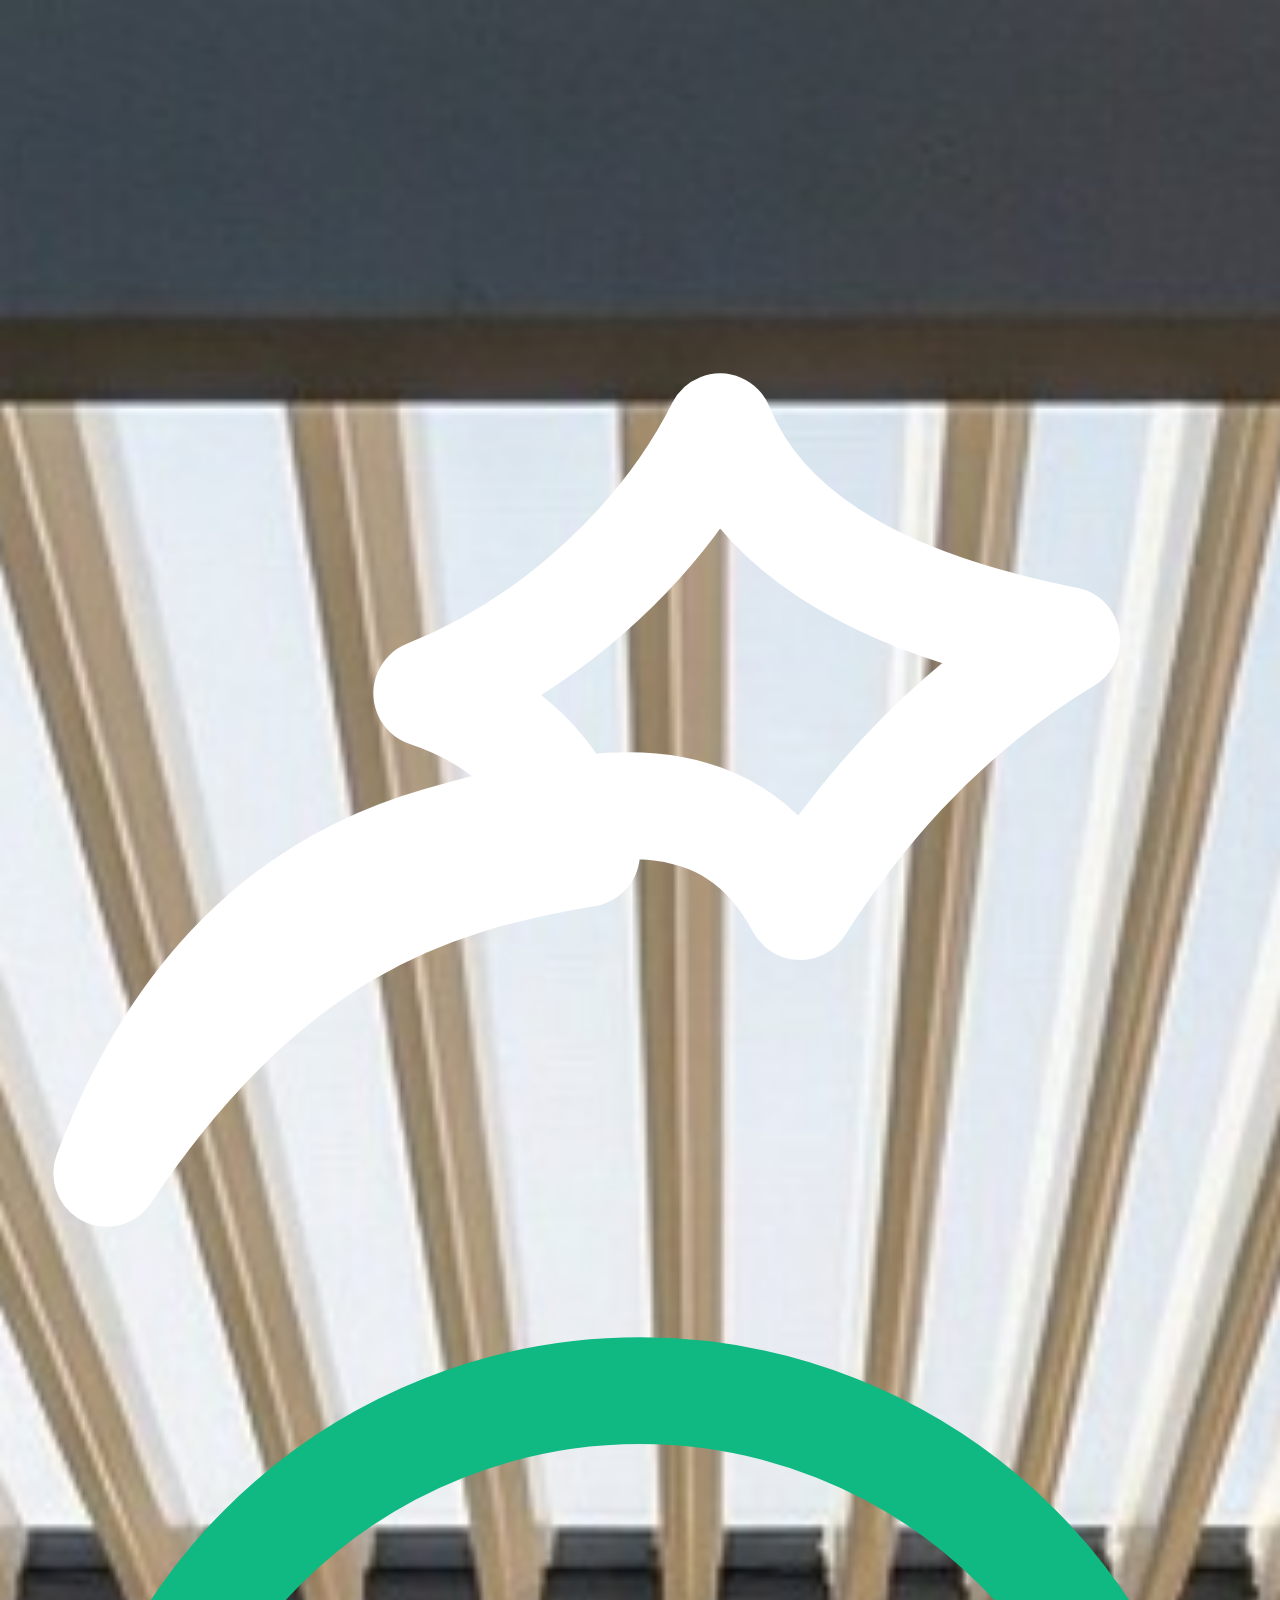
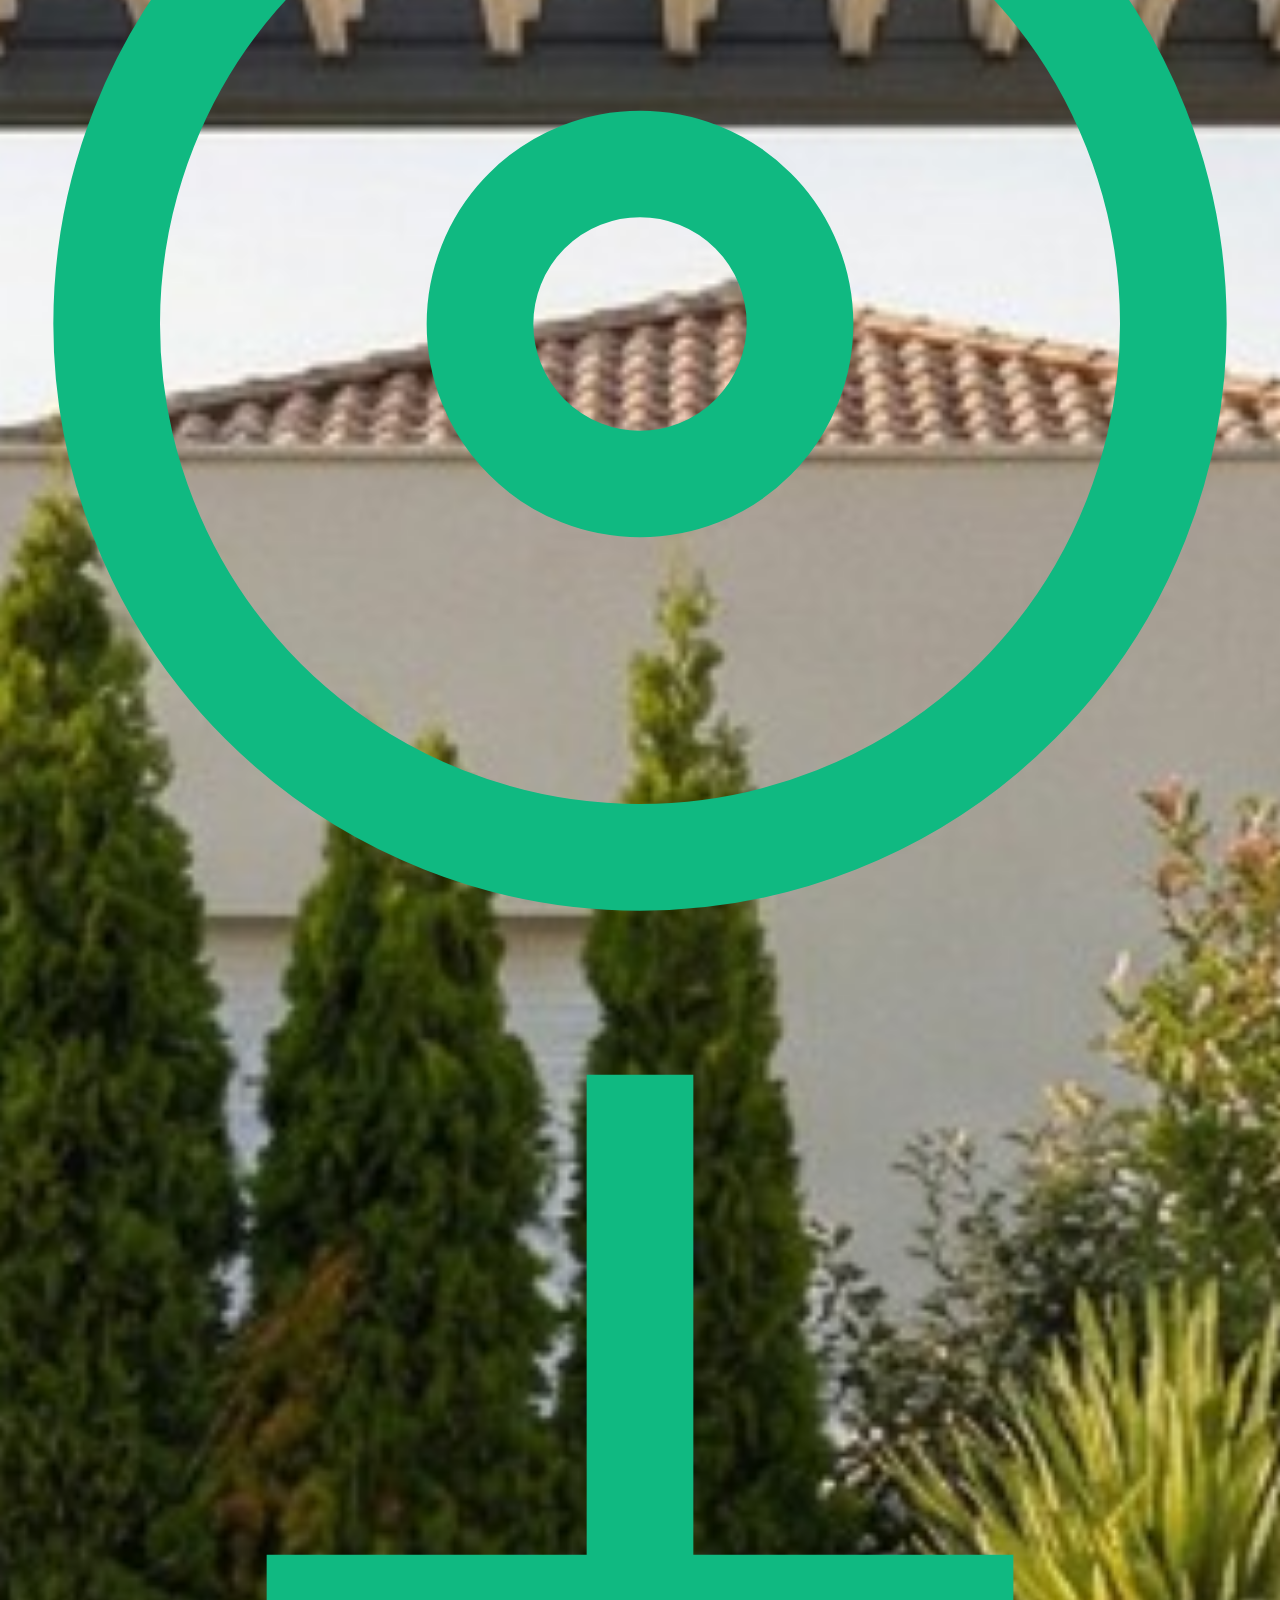
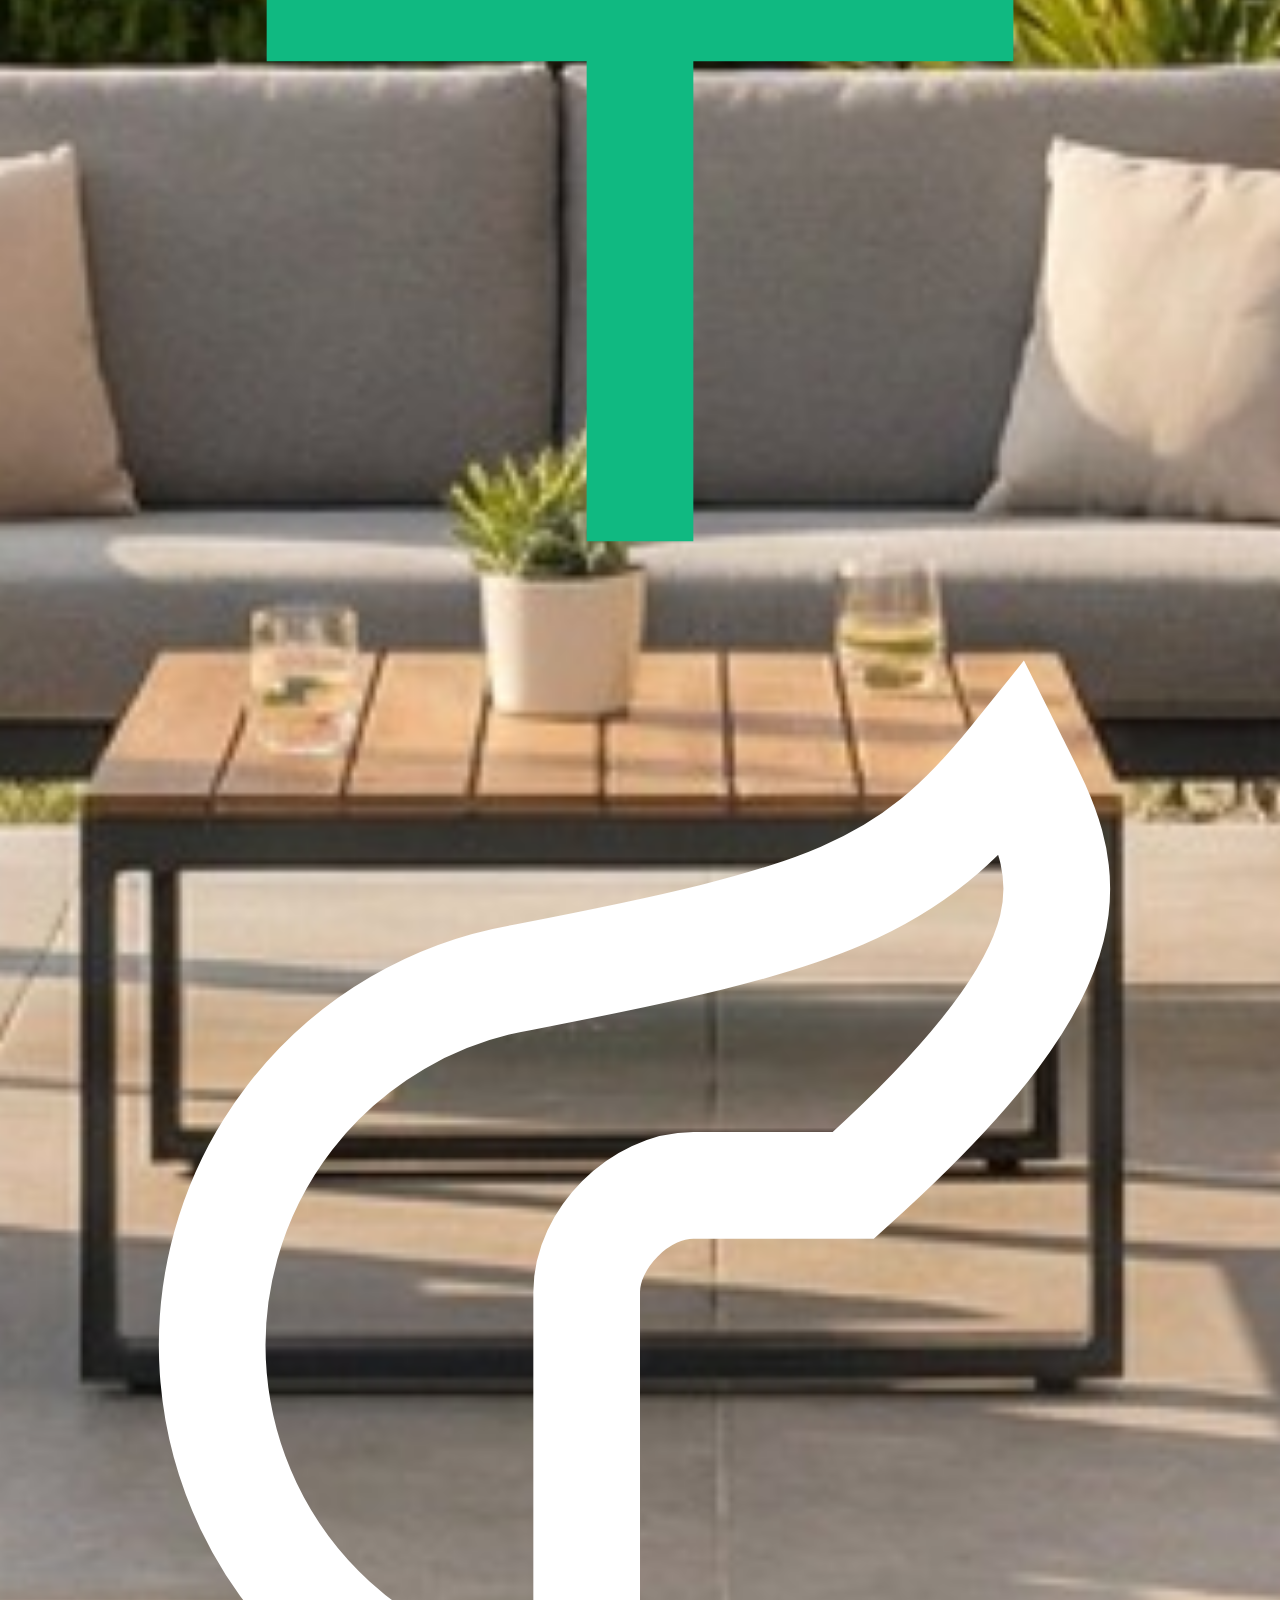
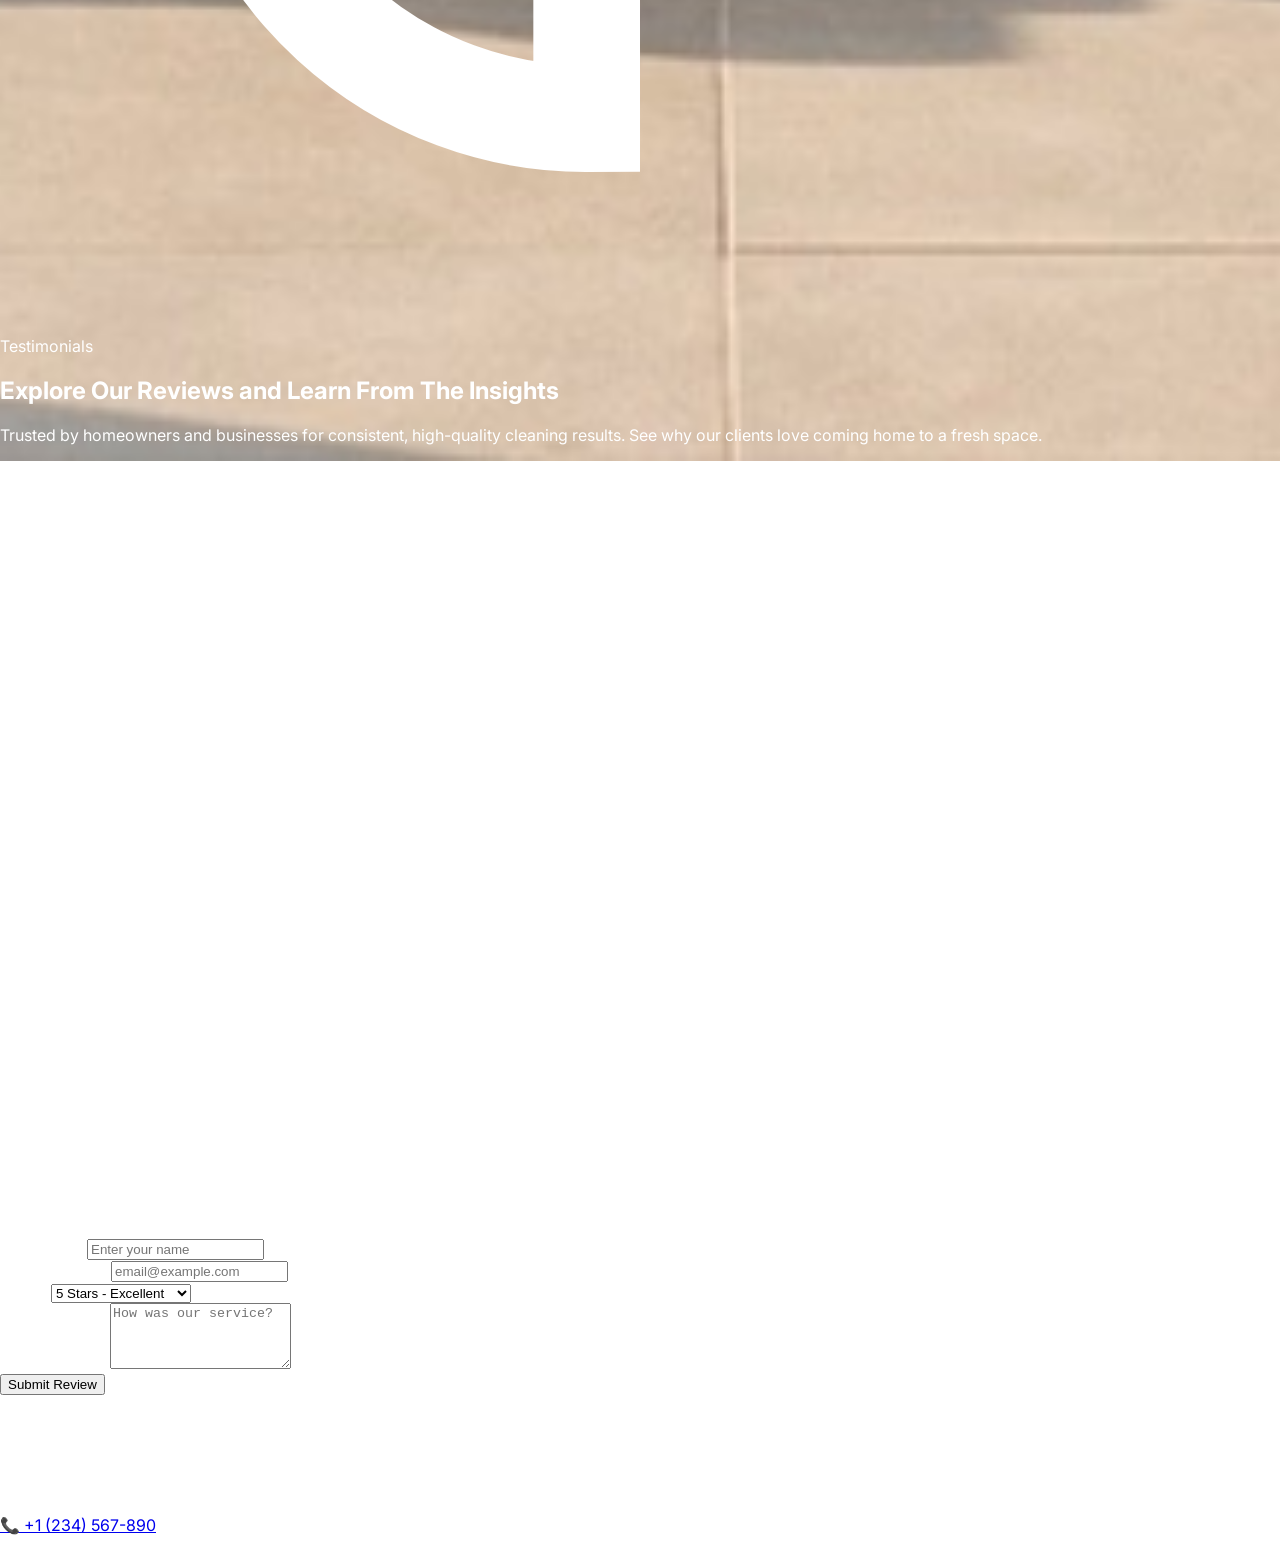
==== Reviews.html @ beb1fbde "Add files via upload" ====
<!DOCTYPE html>
<html lang="en">
<head>
    <meta charset="UTF-8">
    <meta name="viewport" content="width=device-width, initial-scale=1.0">
    <title>Reviews - Premium Cleaning Services</title>
    <!-- Inter Font -->
    <link href="https://fonts.googleapis.com/css2?family=Inter:wght@400;500;600;700&display=swap" rel="stylesheet">
    <!-- Link to external CSS -->
    <link rel="stylesheet" href="style.css">
</head>
<body>

    <!-- Hero Section -->
    <section class="hero" id="home">
        <!-- Animated Background Elements -->
        <svg class="float-item leaf-1" viewBox="0 0 24 24" fill="none" stroke="currentColor" stroke-width="2" stroke-linecap="round" stroke-linejoin="round"><path d="M2 22c1.25-3.33 3.33-5.42 6.25-6.25S13.67 14.5 15 17c.96-1.5 2.5-3.5 5-5-2.5-.5-5.5-1.5-6.5-4C12.5 10 10.5 12 8 13c1.5.5 2.5 1.5 3 3-3 .5-6 1.5-9 6z"></path></svg>
        <svg class="float-item bubble-1" viewBox="0 0 24 24" fill="none" stroke="#10b981" stroke-width="2"><circle cx="12" cy="12" r="10"></circle><circle cx="12" cy="12" r="3"></circle></svg>
        <svg class="float-item spray-1" viewBox="0 0 24 24" fill="none" stroke="#10b981" stroke-width="2"><path d="M12 2v20M5 12h14"></path></svg>
        <svg class="float-item leaf-2" viewBox="0 0 24 24" fill="none" stroke="currentColor" stroke-width="2"><path d="M11 20A7 7 0 0 1 9.8 6.1C15.5 5 17 4.48 19 2c1 2 2 3.5-3 8h-3c-1 0-2 1-2 2z"></path></svg>

        <span class="hero-label">Testimonials</span>
        <h1>Explore Our Reviews and Learn From The Insights</h1>
        <p>Trusted by homeowners and businesses for consistent, high-quality cleaning results. See why our clients love coming home to a fresh space.</p>
    </section>

    <!-- Testimonials Section -->
    <section class="reviews-container">
        <div class="reviews-grid" id="reviewsGrid">
            <!-- Review Card 1 -->
            <div class="review-card">
                <div class="quote-icon">“</div>
                <div class="stars">★★★★★</div>
                <p class="review-text">“The team did an amazing job! My house has never looked this clean. Highly recommended.”</p>
                <div class="reviewer-info">
                    <span class="reviewer-name">Sarah Khan</span>
                    <span class="reviewer-label">Homeowner</span>
                </div>
            </div>

            <!-- Review Card 2 -->
            <div class="review-card">
                <div class="quote-icon">“</div>
                <div class="stars">★★★★★</div>
                <p class="review-text">“Professional, on time, and very detailed. Our office looks spotless every week.”</p>
                <div class="reviewer-info">
                    <span class="reviewer-name">Ahmed Raza</span>
                    <span class="reviewer-label">Office Manager</span>
                </div>
            </div>

            <!-- Review Card 3 -->
            <div class="review-card">
                <div class="quote-icon">“</div>
                <div class="stars">★★★★★</div>
                <p class="review-text">“Booked them for a deep clean and they exceeded expectations. Will definitely use again.”</p>
                <div class="reviewer-info">
                    <span class="reviewer-name">Ali Hassan</span>
                    <span class="reviewer-label">Apartment Owner</span>
                </div>
            </div>

            <!-- Review Card 4 -->
            <div class="review-card">
                <div class="quote-icon">“</div>
                <div class="stars">★★★★★</div>
                <p class="review-text">“As a busy professional, I appreciate their reliability. They come in, do a fantastic job, and leave everything sparkling.”</p>
                <div class="reviewer-info">
                    <span class="reviewer-name">Jessica Miller</span>
                    <span class="reviewer-label">Customer</span>
                </div>
            </div>

            <!-- Review Card 5 -->
            <div class="review-card">
                <div class="quote-icon">“</div>
                <div class="stars">★★★★★</div>
                <p class="review-text">“The attention to detail is unmatched. They cleaned corners I didn't even know were dirty!”</p>
                <div class="reviewer-info">
                    <span class="reviewer-name">Michael Chen</span>
                    <span class="reviewer-label">Homeowner</span>
                </div>
            </div>

            <!-- Review Card 6 -->
            <div class="review-card">
                <div class="quote-icon">“</div>
                <div class="stars">★★★★★</div>
                <p class="review-text">“Fast communication and easy booking process. The cleaning crew was polite and very efficient.”</p>
                <div class="reviewer-info">
                    <span class="reviewer-name">Fatima Noor</span>
                    <span class="reviewer-label">Airbnb Host</span>
                </div>
            </div>
        </div>
    </section>

    <!-- Submission Form Section -->
    <section class="form-section">
        <div class="form-container">
            <div class="form-header">
                <h2>Share Your Experience</h2>
                <p>We value your feedback. Let us know how we did!</p>
            </div>
            <form id="reviewForm">
                <div class="form-group">
                    <label>Your Name</label>
                    <input type="text" id="name" placeholder="Enter your name" required>
                </div>
                <div class="form-group">
                    <label>Email Address</label>
                    <input type="email" id="email" placeholder="email@example.com" required>
                </div>
                <div class="form-group">
                    <label>Rating</label>
                    <select id="rating">
                        <option value="5">5 Stars - Excellent</option>
                        <option value="4">4 Stars - Very Good</option>
                        <option value="3">3 Stars - Good</option>
                        <option value="2">2 Stars - Fair</option>
                        <option value="1">1 Star - Poor</option>
                    </select>
                </div>
                <div class="form-group">
                    <label>Your Message</label>
                    <textarea id="message" rows="4" placeholder="How was our service?" required></textarea>
                </div>
                <button type="submit" class="submit-btn">Submit Review</button>
            </form>
        </div>
    </section>

    <!-- Call to Action -->
    <section class="cta-section">
        <h2>Our Goal is to Wow You With Every Clean</h2>
        <p style="margin-bottom: 2rem; opacity: 0.9;">Ready for a spotless space? Call us today for a free estimate.</p>
        <a href="tel:+1234567890" class="call-btn">
            <span>📞</span> +1 (234) 567-890
        </a>
    </section>

    <div id="notification">Review submitted successfully!</div>

    <!-- Link to external JS -->
    <script src="script.js"></script>
</body>
</html>
---- style.css ----
@import url("./styles.css");
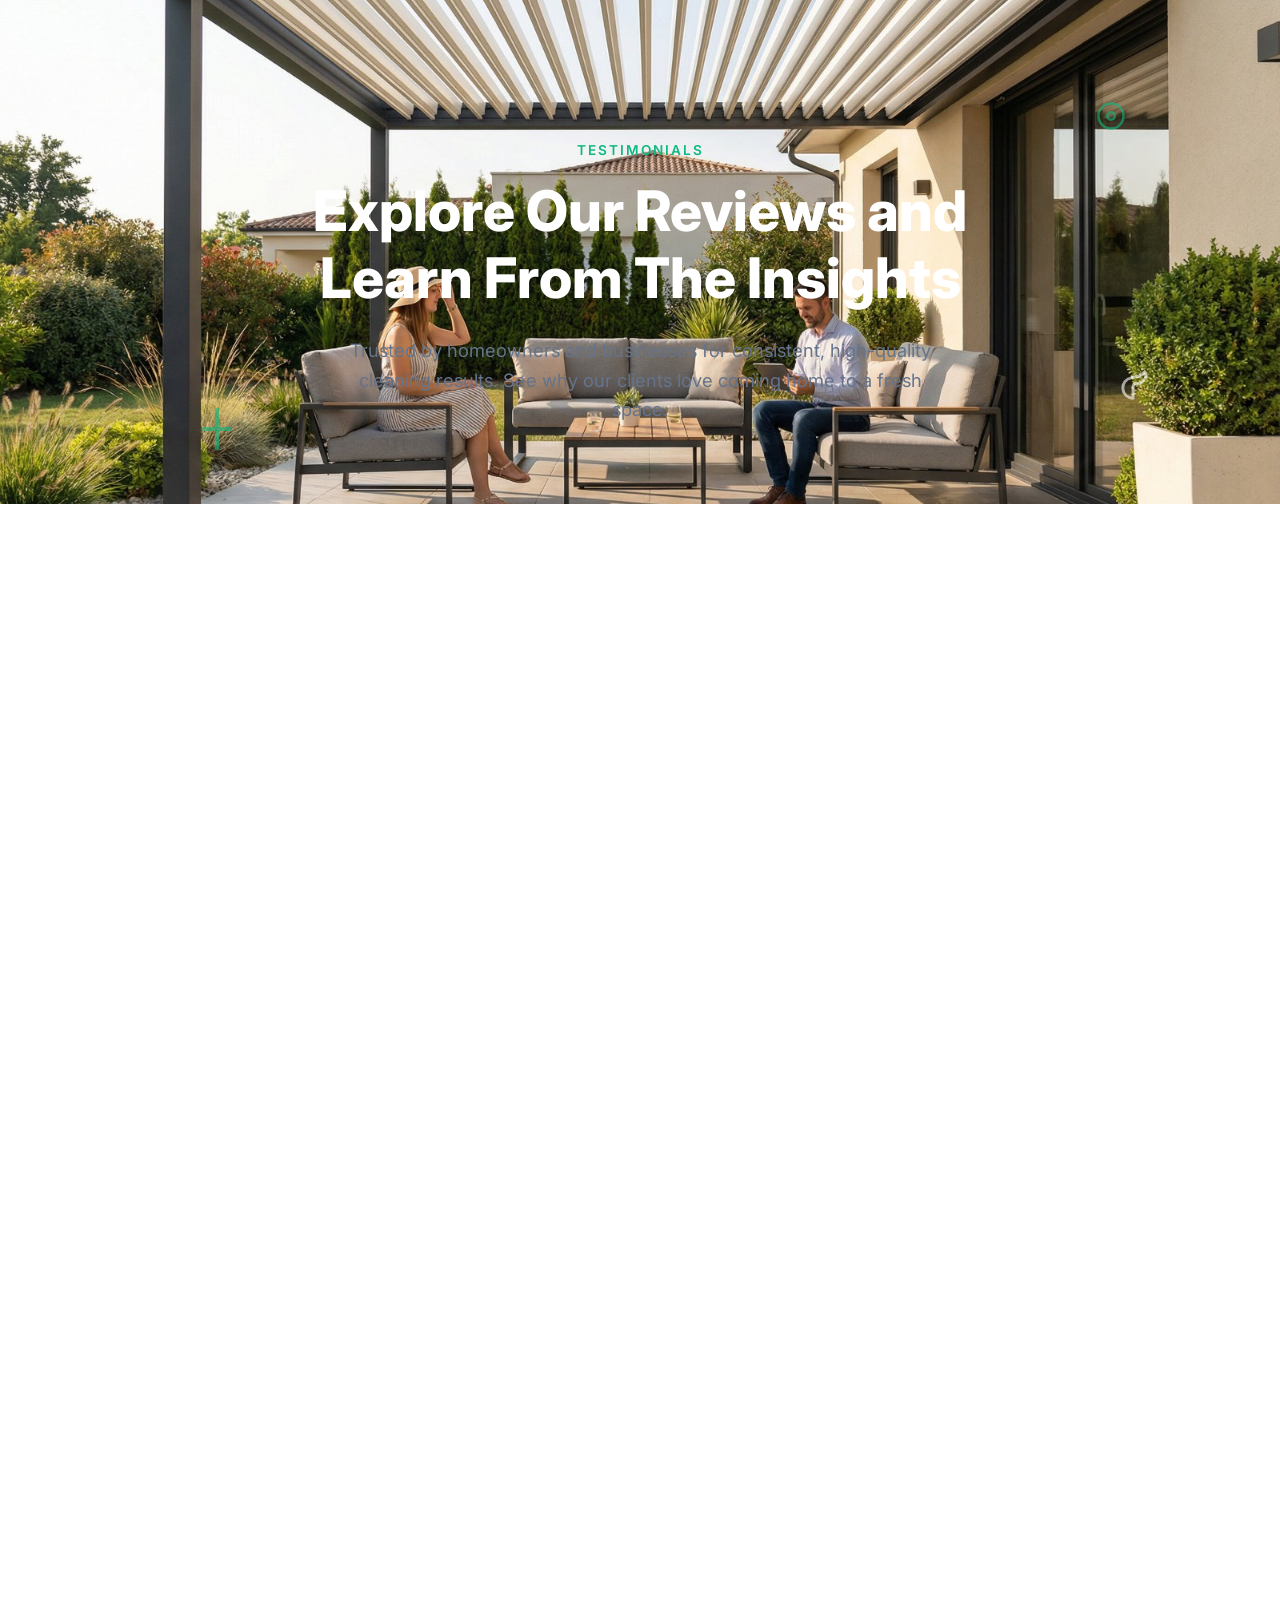
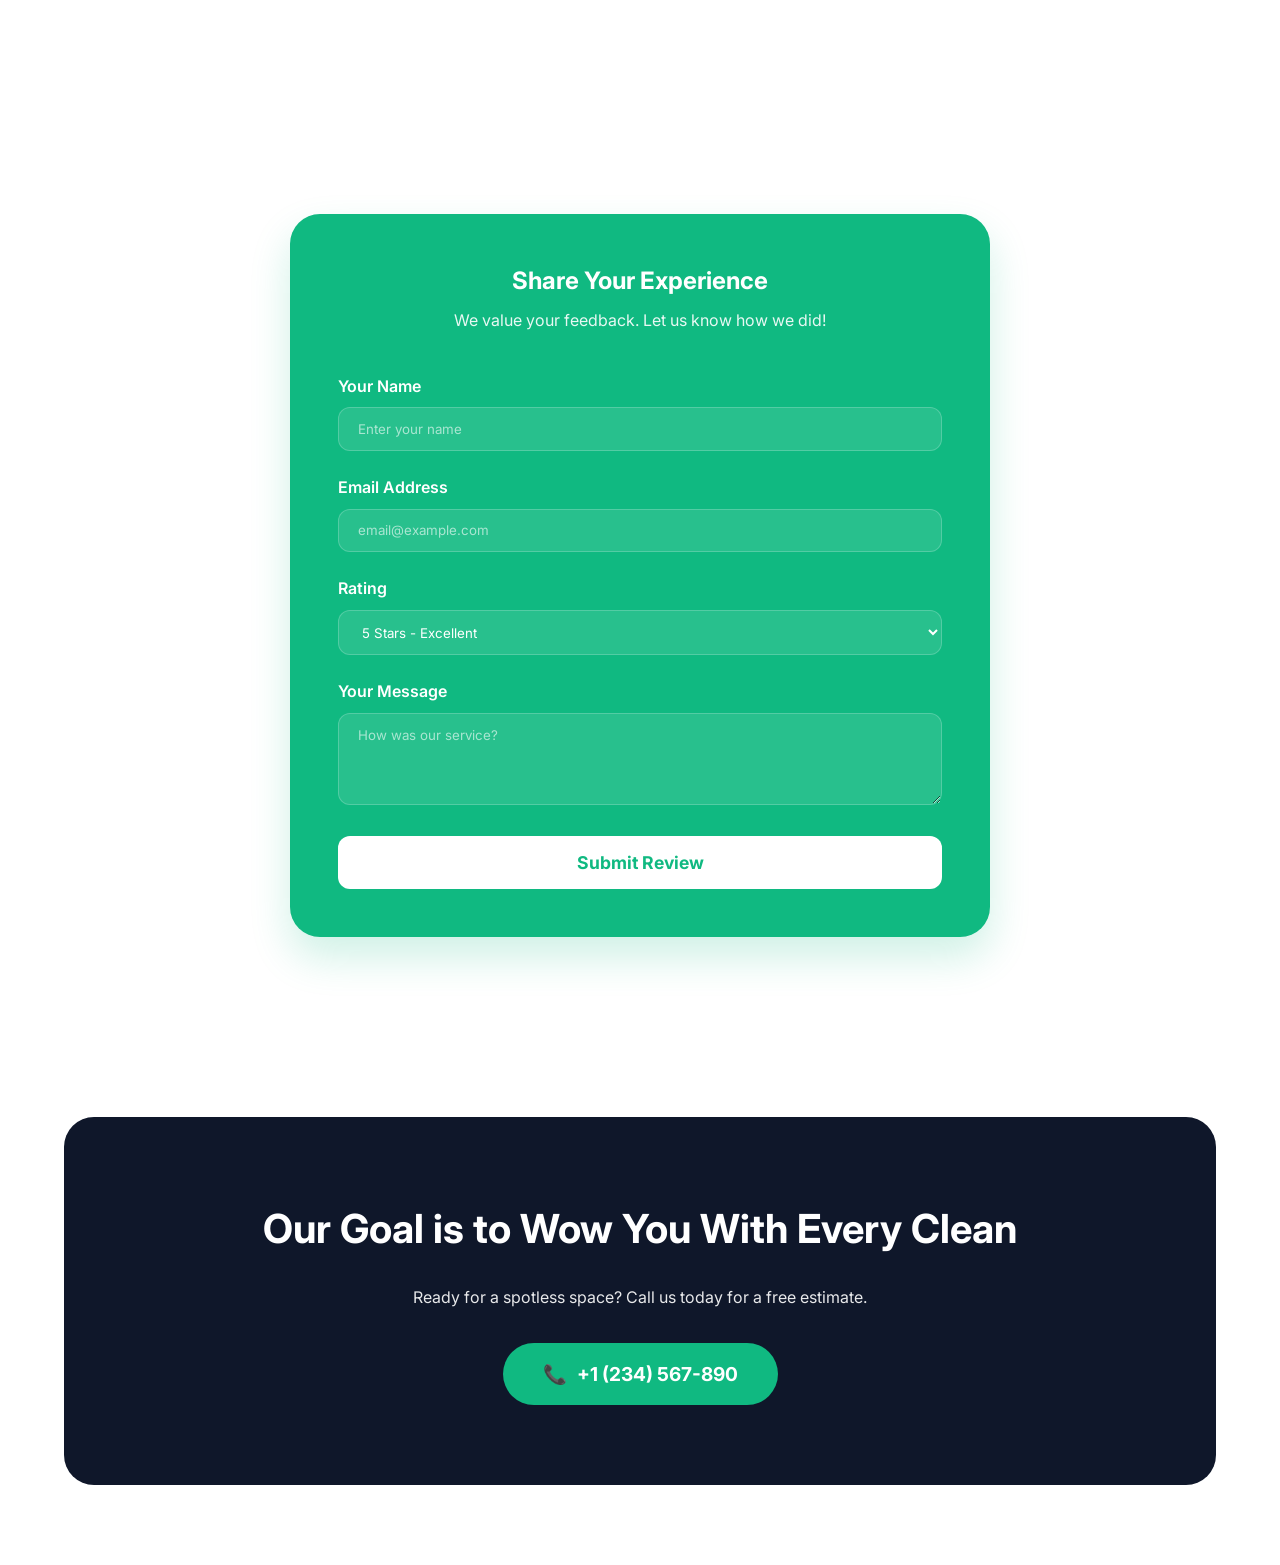
==== commit 3997d39a: "Update Reviews.html" ====
--- a/Reviews.html
+++ b/Reviews.html
@@ -3,6 +3,7 @@
 <head>
     <meta charset="UTF-8">
     <meta name="viewport" content="width=device-width, initial-scale=1.0">
+    <link rel="stylesheet" href="Review.css">
     <title>Reviews - Premium Cleaning Services</title>
     <!-- Inter Font -->
     <link href="https://fonts.googleapis.com/css2?family=Inter:wght@400;500;600;700&display=swap" rel="stylesheet">
@@ -144,4 +145,4 @@
     <!-- Link to external JS -->
     <script src="script.js"></script>
 </body>
-</html>+</html>
--- a/Review.css
+++ b/Review.css
@@ -0,0 +1,284 @@
+/* DESIGN SYSTEM - COLORS & BASE */
+:root {
+    --primary-green: #10b981;
+    --dark-blue: #0f172a;
+    --bg-light: #f8fafc;
+    --white: #ffffff;
+    --text-muted: #64748b;
+    --border-color: #f1f5f9;
+    --shadow-sm: 0 4px 6px -1px rgb(0 0 0 / 0.05), 0 2px 4px -2px rgb(0 0 0 / 0.05);
+    --shadow-md: 0 10px 15px -3px rgb(0 0 0 / 0.05);
+    --transition: all 0.4s cubic-bezier(0.4, 0, 0.2, 1);
+}
+
+* {
+    margin: 0;
+    padding: 0;
+    box-sizing: border-box;
+    font-family: 'Inter', sans-serif;
+}
+
+body {
+    background-color: var(--bg-light);
+    color: var(--dark-blue);
+    line-height: 1.6;
+    overflow-x: hidden;
+}
+
+/* HERO SECTION */
+.hero {
+    position: relative;
+    padding: 140px 5% 80px;
+    text-align: center;
+    overflow: hidden;
+    background: linear-gradient(180deg, #dcfce7 0%, var(--bg-light) 100%);
+}
+
+.hero-label {
+    color: var(--primary-green);
+    text-transform: uppercase;
+    letter-spacing: 2px;
+    font-weight: 600;
+    font-size: 0.85rem;
+    margin-bottom: 1rem;
+    display: block;
+}
+
+.hero h1 {
+    font-size: 3.5rem;
+    font-weight: 800;
+    max-width: 800px;
+    margin: 0 auto 1.5rem;
+    line-height: 1.2;
+}
+
+.hero p {
+    color: var(--text-muted);
+    font-size: 1.15rem;
+    max-width: 600px;
+    margin: 0 auto;
+}
+
+/* FLOATING ELEMENTS */
+.float-item {
+    position: absolute;
+    pointer-events: none;
+    z-index: 1;
+    opacity: 0.6;
+}
+
+.leaf-1 { top: 15%; left: 10%; width: 40px; animation: float 6s ease-in-out infinite; }
+.bubble-1 { top: 20%; right: 12%; width: 30px; animation: float 8s ease-in-out infinite 1s; }
+.spray-1 { bottom: 10%; left: 15%; width: 50px; animation: float 7s ease-in-out infinite 0.5s; }
+.leaf-2 { bottom: 20%; right: 10%; width: 35px; animation: float 9s ease-in-out infinite 2s; }
+
+@keyframes float {
+    0%, 100% { transform: translateY(0) rotate(0); }
+    50% { transform: translateY(-20px) rotate(10deg); }
+}
+
+/* TESTIMONIALS GRID */
+.reviews-container {
+    padding: 80px 5%;
+    max-width: 1200px;
+    margin: 0 auto;
+}
+
+.reviews-grid {
+    display: grid;
+    grid-template-columns: repeat(auto-fit, minmax(350px, 1fr));
+    gap: 2rem;
+}
+
+/* CARD STYLE */
+.review-card {
+    background: var(--white);
+    padding: 2.5rem;
+    border-radius: 20px;
+    box-shadow: var(--shadow-sm);
+    transition: var(--transition);
+    border: 1px solid var(--border-color);
+    display: flex;
+    flex-direction: column;
+    gap: 1.5rem;
+    opacity: 0;
+    transform: translateY(30px);
+}
+
+.review-card.reveal {
+    opacity: 1;
+    transform: translateY(0);
+}
+
+.review-card:hover {
+    box-shadow: var(--shadow-md);
+    transform: translateY(-5px);
+}
+
+.quote-icon {
+    color: var(--primary-green);
+    font-size: 2rem;
+    line-height: 1;
+}
+
+.stars {
+    color: #fbbf24;
+    display: flex;
+    gap: 2px;
+}
+
+.review-text {
+    color: var(--dark-blue);
+    font-size: 1.1rem;
+    font-style: italic;
+    flex-grow: 1;
+}
+
+.reviewer-info {
+    display: flex;
+    flex-direction: column;
+}
+
+.reviewer-name {
+    font-weight: 700;
+    font-size: 1.1rem;
+}
+
+.reviewer-label {
+    color: var(--text-muted);
+    font-size: 0.9rem;
+}
+
+/* FORM SECTION */
+.form-section {
+    padding: 100px 5%;
+    background: var(--white);
+}
+
+.form-container {
+    max-width: 700px;
+    margin: 0 auto;
+    background: var(--primary-green);
+    padding: 3rem;
+    border-radius: 30px;
+    box-shadow: 0 20px 40px rgba(16, 185, 129, 0.2);
+    color: var(--white);
+}
+
+.form-header {
+    text-align: center;
+    margin-bottom: 2.5rem;
+}
+
+.form-header h2 { color: var(--white); margin-bottom: 0.5rem; }
+.form-header p { color: rgba(255, 255, 255, 0.9); }
+
+.form-group { margin-bottom: 1.5rem; }
+.form-group label {
+    display: block;
+    margin-bottom: 0.5rem;
+    font-weight: 600;
+    color: var(--white);
+}
+
+.form-group input, .form-group textarea, .form-group select {
+    width: 100%;
+    padding: 0.8rem 1.2rem;
+    border: 1px solid rgba(255, 255, 255, 0.2);
+    background: rgba(255, 255, 255, 0.1);
+    border-radius: 12px;
+    outline: none;
+    transition: all 0.3s;
+    color: var(--white);
+}
+
+.form-group input::placeholder, .form-group textarea::placeholder {
+    color: rgba(255, 255, 255, 0.6);
+}
+
+.form-group input:focus, .form-group textarea:focus {
+    background: rgba(255, 255, 255, 0.2);
+    border-color: var(--white);
+}
+
+.form-group select option { color: var(--dark-blue); }
+
+.submit-btn {
+    background: var(--white);
+    color: var(--primary-green);
+    border: none;
+    padding: 1rem 2rem;
+    border-radius: 12px;
+    font-weight: 700;
+    width: 100%;
+    cursor: pointer;
+    transition: var(--transition);
+    font-size: 1.1rem;
+}
+
+.submit-btn:hover {
+    background: var(--dark-blue);
+    color: var(--white);
+    transform: translateY(-2px);
+}
+
+/* CTA SECTION */
+.cta-section {
+    margin: 80px 5%;
+    background: var(--dark-blue);
+    padding: 5rem 2rem;
+    border-radius: 30px;
+    text-align: center;
+    color: var(--white);
+    position: relative;
+    overflow: hidden;
+}
+
+.cta-section h2 { font-size: 2.5rem; margin-bottom: 1.5rem; }
+
+.call-btn {
+    display: inline-flex;
+    align-items: center;
+    gap: 10px;
+    background: var(--primary-green);
+    color: white;
+    padding: 1rem 2.5rem;
+    border-radius: 50px;
+    text-decoration: none;
+    font-weight: 700;
+    font-size: 1.2rem;
+    transition: var(--transition);
+}
+
+.call-btn:hover {
+    transform: scale(1.05);
+    background: var(--white);
+    color: var(--dark-blue);
+}
+
+/* NOTIFICATION */
+#notification {
+    position: fixed;
+    bottom: 20px;
+    right: 20px;
+    background: var(--dark-blue);
+    color: white;
+    padding: 1rem 2rem;
+    border-radius: 10px;
+    display: none;
+    z-index: 2000;
+    animation: slideIn 0.3s forwards;
+}
+
+@keyframes slideIn {
+    from { transform: translateX(100%); }
+    to { transform: translateX(0); }
+}
+
+/* MOBILE RESPONSIVE */
+@media (max-width: 768px) {
+    .hero { padding-top: 100px; }
+    .hero h1 { font-size: 2.5rem; }
+    .reviews-grid { grid-template-columns: 1fr; }
+    .form-container { padding: 2rem 1.5rem; }
+}
